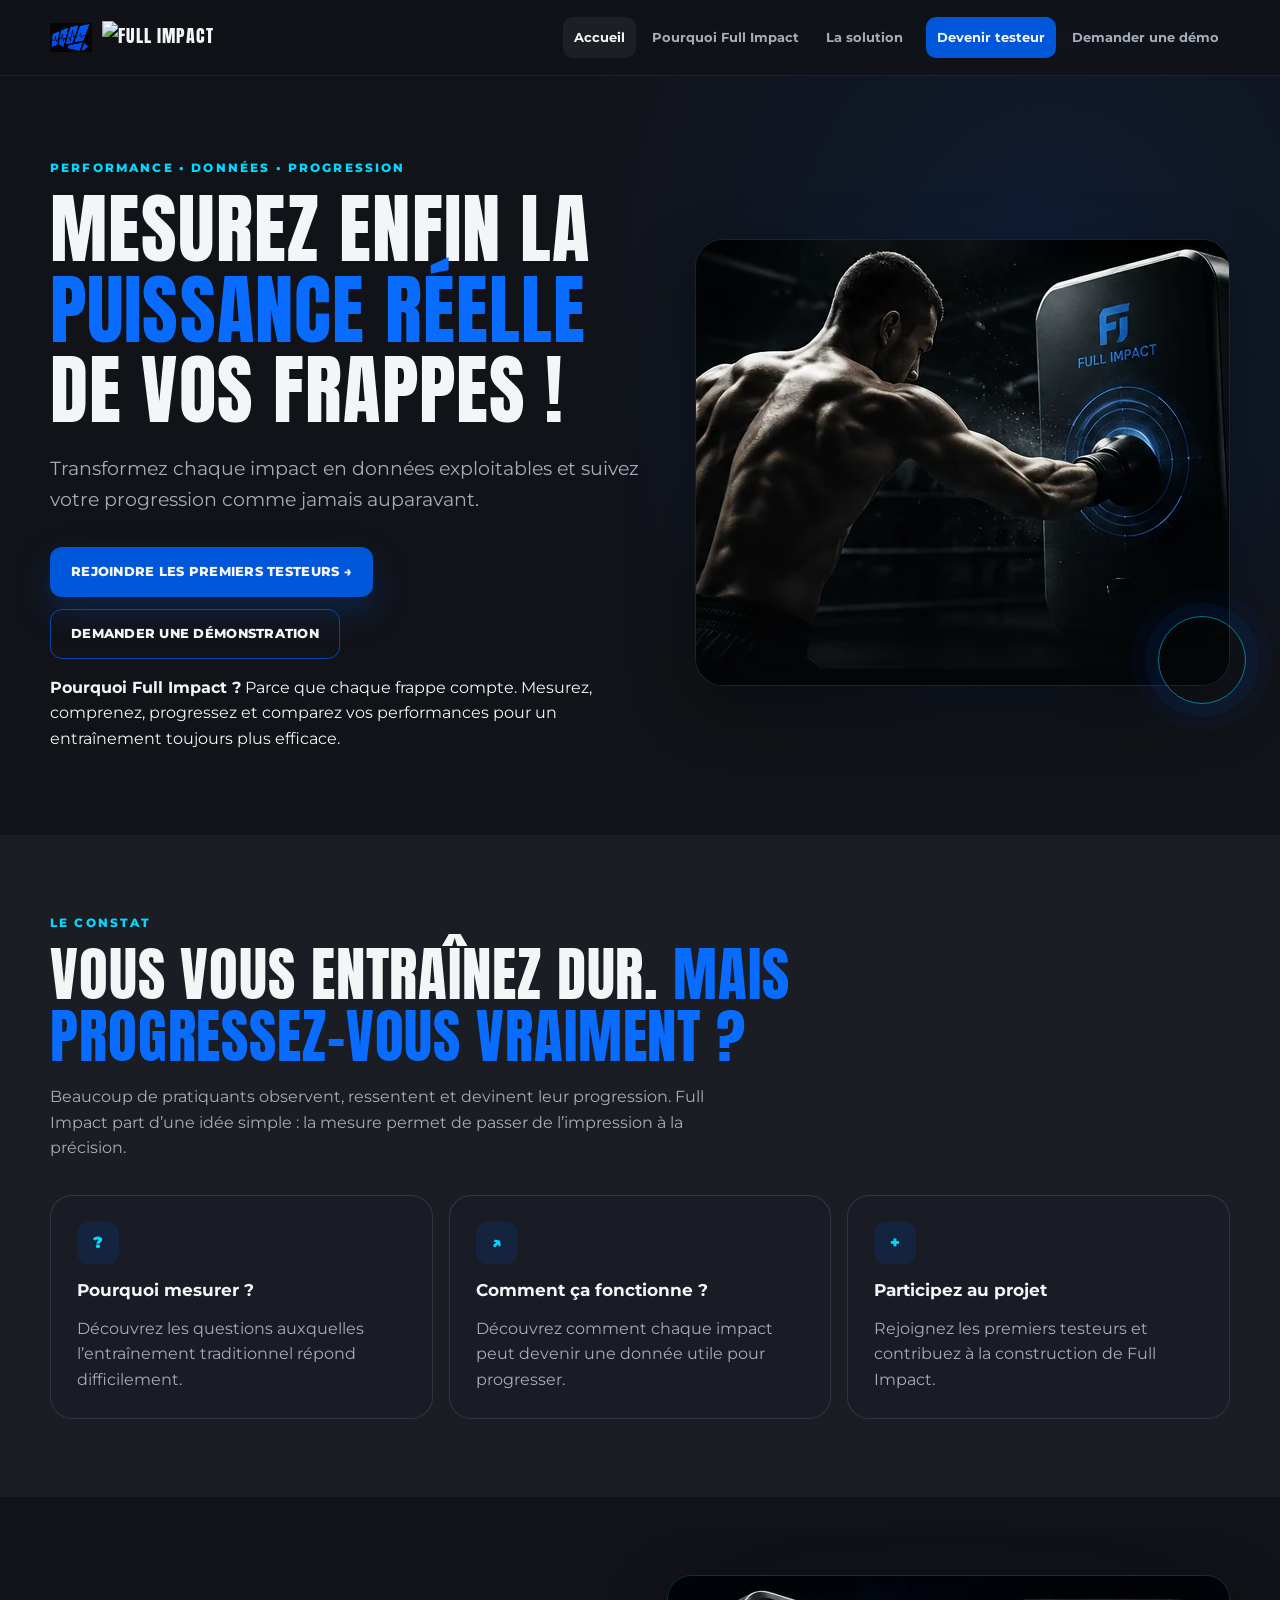
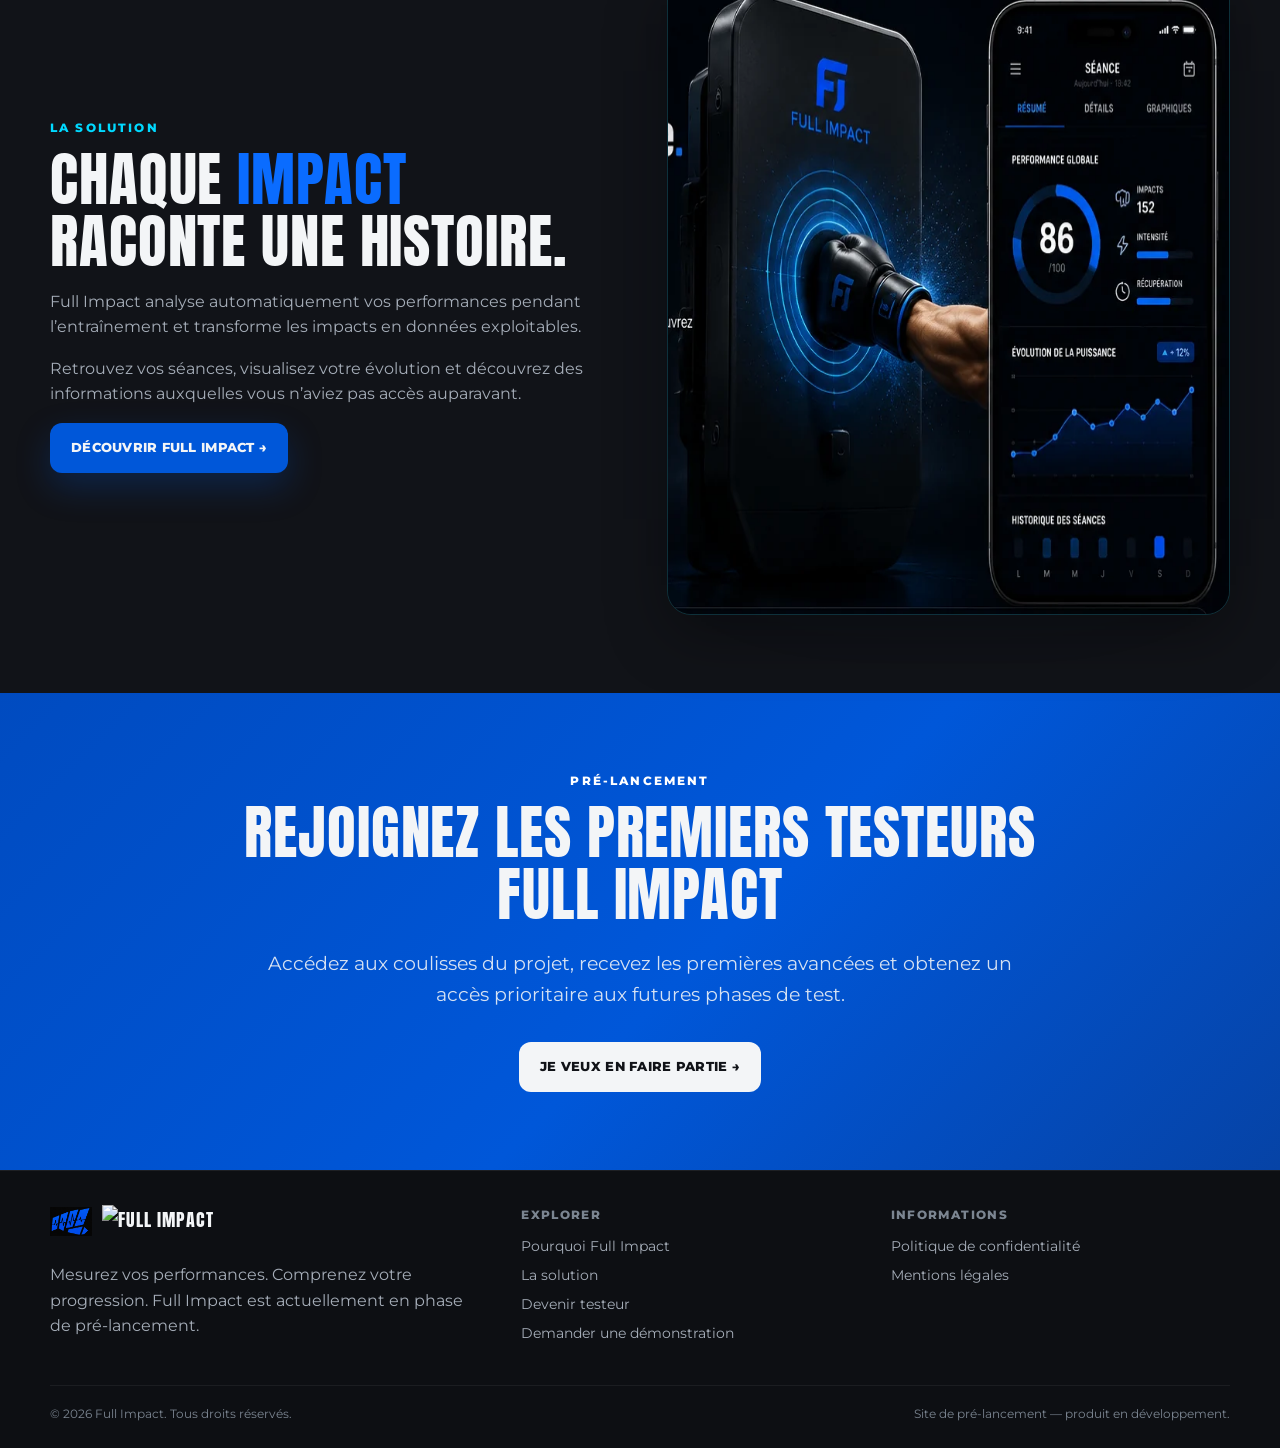
==== index.html @ 6bf619f4 "Add files via upload" ====
<!doctype html>
<html lang="fr">
<head>
  <meta charset="utf-8">
  <meta name="viewport" content="width=device-width, initial-scale=1">
  <title>Full Impact — Mesurez enfin la puissance réelle de vos frappes</title>
  <meta name="description" content="Full Impact transforme chaque impact en données exploitables pour aider les pratiquants de sports de combat à mesurer, comprendre et suivre leur progression.">
  <meta name="theme-color" content="#111318">
  <meta property="og:type" content="website">
  <meta property="og:title" content="Full Impact — Mesurez enfin la puissance réelle de vos frappes">
  <meta property="og:description" content="Full Impact transforme chaque impact en données exploitables pour aider les pratiquants de sports de combat à mesurer, comprendre et suivre leur progression.">
  <meta property="og:image" content="/assets/images/og-full-impact.webp">
  <meta name="twitter:card" content="summary_large_image">
  <link rel="icon" type="image/png" href="assets/images/full-impact-mark.png">
  <link rel="preconnect" href="https://fonts.googleapis.com">
  <link rel="preconnect" href="https://fonts.gstatic.com" crossorigin>
  <link href="https://fonts.googleapis.com/css2?family=Anton&family=Montserrat:wght@400;500;600;700;800&display=swap" rel="stylesheet">
  <link rel="stylesheet" href="assets/css/styles.css">
  <script defer src="assets/js/config.js"></script>
<script defer src="assets/js/main.js"></script>
</head>
<body>
  <a class="skip-link" href="#main">Aller au contenu</a>
<header class="site-header">
  <div class="container header-inner">
    <a class="brand" href="index.html" aria-label="Full Impact — Accueil">
      <img class="brand-mark" src="assets/images/full-impact-mark.png" alt="" width="42" height="34">
      <img class="brand-name" src="assets/images/FULL-IMPACT_texte.png" alt="FULL IMPACT" height="34">
    </a>
    <button class="menu-toggle" type="button" data-menu-toggle aria-expanded="false" aria-controls="main-nav" aria-label="Ouvrir le menu">Menu</button>
    <nav class="nav" id="main-nav" data-nav aria-label="Navigation principale">
      <a href="index.html" aria-current="page">Accueil</a><a href="probleme.html">Pourquoi Full Impact</a><a href="solution.html">La solution</a><a href="testeurs.html" class="nav-cta">Devenir testeur</a><a href="demonstration.html">Demander une démo</a>
    </nav>
  </div>
</header>
<main id="main">
  <section class="page-hero">
    <div class="container hero-grid">
      <div class="hero-copy reveal">
        <div class="eyebrow">Performance • Données • Progression</div>
        <h1>Mesurez enfin la <span class="accent">puissance réelle</span> de vos frappes !</h1>
        <p class="lead">Transformez chaque impact en données exploitables et suivez votre progression comme jamais auparavant.</p>
        <div class="hero-actions">
          <a class="button primary" href="testeurs.html">Rejoindre les premiers testeurs →</a>
          <a class="button secondary" href="demonstration.html">Demander une démonstration</a>
        </div>
        <p class="hero-subtext reveal">
          <strong>Pourquoi Full Impact ?</strong> Parce que chaque frappe compte.
          Mesurez, comprenez, progressez et comparez vos performances pour un entraînement toujours plus efficace.
        </p>
      </div>
      <div class="hero-visual reveal">
        <div class="media-frame">
          <img src="assets/images/hero-impact.webp" alt="Pratiquant frappant un bouclier connecté Full Impact" width="690" height="445" fetchpriority="high">
        </div>
        <div class="data-ring" aria-hidden="true"></div>
      </div>
    </div>
  </section>

  <section class="section alt">
    <div class="container">
      <div class="section-heading reveal">
        <div class="eyebrow">Le constat</div>
        <h2>Vous vous entraînez dur. <span class="accent">Mais progressez-vous vraiment ?</span></h2>
        <p>Beaucoup de pratiquants observent, ressentent et devinent leur progression. Full Impact part d’une idée simple : la mesure permet de passer de l’impression à la précision.</p>
      </div>
      <div class="card-grid">
        <a class="card card-link reveal" href="probleme.html"><div class="icon">?</div><h3>Pourquoi mesurer ?</h3><p>Découvrez les questions auxquelles l’entraînement traditionnel répond difficilement.</p></a>
        <a class="card card-link reveal" href="solution.html"><div class="icon">↗</div><h3>Comment ça fonctionne ?</h3><p>Découvrez comment chaque impact peut devenir une donnée utile pour progresser.</p></a>
        <a class="card card-link reveal" href="testeurs.html"><div class="icon">+</div><h3>Participez au projet</h3><p>Rejoignez les premiers testeurs et contribuez à la construction de Full Impact.</p></a>
      </div>
    </div>
  </section>

  <section class="section">
    <div class="container split">
      <div class="split-copy reveal">
        <div class="eyebrow">La solution</div>
        <h2>Chaque <span class="accent">impact</span> raconte une histoire.</h2>
        <p>Full Impact analyse automatiquement vos performances pendant l’entraînement et transforme les impacts en données exploitables.</p>
        <p>Retrouvez vos séances, visualisez votre évolution et découvrez des informations auxquelles vous n’aviez pas accès auparavant.</p>
        <a class="button primary" href="solution.html">Découvrir Full Impact →</a>
      </div>
      <div class="product-shot reveal">
        <img src="assets/images/solution-product.webp" alt="Concept du bouclier connecté Full Impact avec interface mobile" width="725" height="640" loading="lazy">
      </div>
    </div>
  </section>

  <section class="section blue-cut">
    <div class="narrow" style="text-align:center">
      <div class="eyebrow" style="color:#fff">Pré-lancement</div>
      <h2>Rejoignez les premiers testeurs Full Impact</h2>
      <p class="lead" style="margin-inline:auto;color:rgba(243,245,247,.88)">Accédez aux coulisses du projet, recevez les premières avancées et obtenez un accès prioritaire aux futures phases de test.</p>
      <div class="hero-actions" style="justify-content:center"><a class="button" style="background:#F3F5F7;color:#111318" href="testeurs.html">Je veux en faire partie →</a></div>
    </div>
  </section>
</main>
  <footer class="site-footer">
    <div class="container">
      <div class="footer-grid">
        <div class="footer-brand">
          <a class="brand" href="index.html"><img class="brand-mark" src="assets/images/full-impact-mark.png" alt="" width="42" height="34"><img class="brand-name" src="assets/images/FULL-IMPACT_texte.png" alt="FULL IMPACT" height="34"></a>
          <p>Mesurez vos performances. Comprenez votre progression. Full Impact est actuellement en phase de pré-lancement.</p>
        </div>
        <div>
          <div class="footer-title">Explorer</div>
          <div class="footer-links">
            <a href="probleme.html">Pourquoi Full Impact</a>
            <a href="solution.html">La solution</a>
            <a href="testeurs.html">Devenir testeur</a>
            <a href="demonstration.html">Demander une démonstration</a>
          </div>
        </div>
        <div>
          <div class="footer-title">Informations</div>
          <div class="footer-links">
            <a href="confidentialite.html">Politique de confidentialité</a>
            <a href="mentions-legales.html">Mentions légales</a>
          </div>
        </div>
      </div>
      <div class="footer-bottom">
        <span>© <span data-year></span> Full Impact. Tous droits réservés.</span>
        <span>Site de pré-lancement — produit en développement.</span>
      </div>
    </div>
  </footer>
</body>
</html>
---- assets/css/styles.css ----
:root {
  --bg: #111318;
  --bg-2: #1A1D24;
  --bg-3: #252A34;
  --text: #F3F5F7;
  --muted: #A5ADB8;
  --faint: #7B8591;
  --brand: #0057D9;
  --brand-hover: #0A6CFF;
  --cyan: #00D9FF;
  --success: #00C875;
  --warning: #FF9F1C;
  --danger: #FF4D4F;
  --border: rgba(165, 173, 184, .18);
  --shadow: 0 20px 60px rgba(0, 0, 0, .34);
  --radius: 22px;
  --radius-sm: 14px;
  --max: 1180px;
  --header-h: 76px;
}

* { box-sizing: border-box; }
html { scroll-behavior: smooth; }
body {
  margin: 0;
  min-width: 320px;
  background:
    radial-gradient(circle at 82% 8%, rgba(0, 87, 217, .12), transparent 32rem),
    var(--bg);
  color: var(--text);
  font-family: 'Montserrat', Arial, sans-serif;
  line-height: 1.6;
  text-rendering: optimizeLegibility;
}
img { max-width: 100%; display: block; }
a { color: inherit; text-decoration: none; }
button, input, textarea, select { font: inherit; }
button, a { -webkit-tap-highlight-color: transparent; }

.skip-link {
  position: fixed; left: 16px; top: -80px; z-index: 9999;
  background: var(--text); color: var(--bg); padding: 10px 14px; border-radius: 8px;
}
.skip-link:focus { top: 12px; }

.container { width: min(calc(100% - 40px), var(--max)); margin-inline: auto; }
.narrow { width: min(calc(100% - 40px), 860px); margin-inline: auto; }

.site-header {
  position: sticky; top: 0; z-index: 1000;
  height: var(--header-h);
  background: rgba(17, 19, 24, .88);
  backdrop-filter: blur(14px);
  border-bottom: 1px solid rgba(255,255,255,.06);
}
.header-inner { height: 100%; display: flex; align-items: center; justify-content: space-between; gap: 24px; }
.brand { display: inline-flex; align-items: center; gap: 10px; min-width: max-content; }
.brand-mark { width: 42px; height: 34px; object-fit: contain; }
.brand-name { font-family: 'Anton', Impact, sans-serif; letter-spacing: .055em; font-size: 1.15rem; }

.nav { display: flex; align-items: center; gap: 5px; }
.nav a { color: var(--muted); font-size: .82rem; font-weight: 700; padding: 10px 11px; border-radius: 10px; }
.nav a:hover, .nav a:focus-visible, .nav a[aria-current="page"] { color: var(--text); background: rgba(255,255,255,.055); }
.nav .nav-cta { color: var(--text); background: var(--brand); margin-left: 7px; }
.nav .nav-cta:hover, .nav .nav-cta:focus-visible { background: var(--brand-hover); }
.menu-toggle { display: none; border: 1px solid var(--border); background: var(--bg-2); color: var(--text); border-radius: 10px; padding: 8px 10px; }

main { overflow: hidden; }
.page-hero { padding: 82px 0 68px; position: relative; }
.page-hero.compact { padding: 64px 0 48px; }
.eyebrow { color: var(--cyan); text-transform: uppercase; font-size: .75rem; font-weight: 800; letter-spacing: .18em; margin-bottom: 12px; }
h1, h2, h3 { margin: 0; line-height: 1.05; }
h1, h2 { font-family: 'Anton', Impact, sans-serif; font-weight: 400; text-transform: uppercase; letter-spacing: .015em; }
h1 { font-size: clamp(3rem, 7vw, 6.7rem); max-width: 980px; }
h2 { font-size: clamp(2.35rem, 4.6vw, 4.6rem); }
h3 { font-size: 1.05rem; }
.accent { color: var(--brand-hover); }
.lead { color: var(--muted); font-size: clamp(1rem, 1.5vw, 1.22rem); max-width: 760px; margin: 22px 0 0; }

.hero-grid { display: grid; grid-template-columns: 1.05fr .95fr; align-items: center; gap: 54px; }
.hero-copy h1 { font-size: clamp(3.1rem, 6vw, 6.1rem); }
.hero-actions { display: flex; flex-wrap: wrap; gap: 12px; margin-top: 32px; }
.button {
  display: inline-flex; align-items: center; justify-content: center; gap: 10px;
  min-height: 50px; padding: 0 20px; border-radius: 12px; border: 1px solid transparent;
  font-weight: 800; font-size: .84rem; text-transform: uppercase; letter-spacing: .02em;
  transition: transform .18s ease, background .18s ease, border-color .18s ease, box-shadow .18s ease;
  cursor: pointer;
}
.button:hover { transform: translateY(-2px); }
.button.primary { background: var(--brand); color: var(--text); box-shadow: 0 14px 34px rgba(0,87,217,.25); }
.button.primary:hover { background: var(--brand-hover); }
.button.secondary { color: var(--text); background: transparent; border-color: rgba(0,87,217,.78); }
.button.secondary:hover { background: rgba(0,87,217,.12); }
.button.full { width: 100%; }

.hero-visual { position: relative; }
.hero-visual::before {
  content: ''; position: absolute; inset: 13% 7% 10%; background: var(--brand); filter: blur(70px); opacity: .18; border-radius: 50%;
}
.media-frame { position: relative; border: 1px solid rgba(0,217,255,.16); border-radius: 28px; overflow: hidden; box-shadow: var(--shadow); background: #090b0f; }
.media-frame img { width: 100%; aspect-ratio: 16 / 10; object-fit: cover; }
.media-frame::after { content:''; position:absolute; inset:0; background: linear-gradient(180deg, transparent 62%, rgba(7,8,11,.48)); pointer-events:none; }
.data-ring { position: absolute; width: 88px; height: 88px; border-radius: 50%; border: 1px solid rgba(0,217,255,.55); right: -16px; bottom: -18px; box-shadow: 0 0 0 13px rgba(0,87,217,.08), 0 0 0 27px rgba(0,87,217,.04); }

.stat-strip { display: grid; grid-template-columns: repeat(4,1fr); margin-top: 38px; border: 1px solid var(--border); border-radius: 18px; overflow: hidden; background: rgba(26,29,36,.72); }
.stat { padding: 18px; border-right: 1px solid var(--border); }
.stat:last-child { border-right: 0; }
.stat strong { display: block; color: var(--text); font-size: .92rem; }
.stat span { color: var(--faint); font-size: .78rem; }

.section { padding: 78px 0; }
.section.alt { background: var(--bg-2); }
.section.blue-cut { background: linear-gradient(135deg, #004bc0, #0057D9 55%, #0643a6); }
.section-heading { max-width: 860px; margin-bottom: 34px; }
.section-heading p { color: var(--muted); max-width: 700px; }

.card-grid { display: grid; grid-template-columns: repeat(3, 1fr); gap: 16px; }
.card { background: rgba(26,29,36,.72); border: 1px solid var(--border); border-radius: var(--radius); padding: 26px; }
.card .icon { width: 42px; height: 42px; border-radius: 12px; display:grid; place-items:center; background: rgba(0,87,217,.14); color: var(--cyan); margin-bottom: 18px; font-weight: 900; }
.card p { color: var(--muted); margin-bottom: 0; }
.card-link { transition: border-color .18s ease, transform .18s ease, background .18s ease; }
.card-link:hover { transform: translateY(-4px); border-color: rgba(0,87,217,.55); background: rgba(37,42,52,.76); }

.split { display: grid; grid-template-columns: 1fr 1fr; gap: 54px; align-items: center; }
.split-copy p { color: var(--muted); }
.check-list { list-style: none; padding: 0; margin: 24px 0 0; display: grid; gap: 12px; }
.check-list li { position: relative; padding-left: 30px; color: var(--text); }
.check-list li::before { content: '✓'; color: var(--cyan); font-weight: 900; position: absolute; left: 0; }

.question-grid { display: grid; grid-template-columns: repeat(4,1fr); gap: 12px; }
.question { min-height: 150px; display: flex; flex-direction: column; justify-content: center; text-align: center; background: linear-gradient(180deg, #151b24, #10141b); border: 1px solid rgba(0,87,217,.18); border-radius: 16px; padding: 18px; }
.question .q { width: 40px; height: 40px; border: 2px solid var(--brand-hover); color: var(--brand-hover); border-radius: 50%; display:grid; place-items:center; margin: 0 auto 14px; font-weight: 800; }
.question p { margin: 0; font-weight: 600; }

.quote-panel { margin-top: 34px; padding: 34px; border: 1px solid rgba(0,87,217,.26); border-radius: 20px; text-align: center; background: linear-gradient(180deg, rgba(0,87,217,.07), rgba(26,29,36,.82)); }
.quote-panel strong { font-family: 'Anton', Impact, sans-serif; display:block; font-size: clamp(2rem, 4vw, 3.5rem); line-height: 1.1; text-transform: uppercase; }
.quote-panel p { color: var(--muted); margin-bottom: 0; }

.product-shot { position: relative; }
.product-shot img { width: 100%; border-radius: 24px; box-shadow: var(--shadow); border: 1px solid rgba(0,217,255,.15); }
.product-shot::after { content:''; position:absolute; inset: 15% 18%; background: rgba(0,87,217,.18); filter: blur(70px); z-index:-1; }

.pillars { display: grid; gap: 10px; }
.pillar { display: grid; grid-template-columns: 44px 1fr; gap: 16px; padding: 18px 0; border-bottom: 1px solid var(--border); }
.pillar:last-child { border-bottom: 0; }
.pillar-icon { width: 42px; height: 42px; border-radius: 50%; border: 1px solid rgba(0,87,217,.5); display:grid; place-items:center; color: var(--cyan); font-weight: 900; }
.pillar p { margin: 5px 0 0; color: var(--muted); }

.form-layout { display: grid; grid-template-columns: .8fr 1.2fr; gap: 34px; align-items: start; }
.benefit-list { display: grid; gap: 14px; margin-top: 24px; }
.benefit { padding: 18px; border-radius: 14px; border: 1px solid rgba(255,255,255,.1); background: rgba(4,26,70,.23); }
.benefit strong { display: block; }
.benefit span { color: rgba(243,245,247,.82); font-size: .9rem; }

.form-card { background: var(--bg); color: var(--text); border: 1px solid rgba(255,255,255,.13); border-radius: var(--radius); padding: 28px; box-shadow: var(--shadow); }
.form-card h2 { font-size: clamp(2rem,3vw,3rem); margin-bottom: 8px; }
.form-intro { color: var(--muted); margin-top: 0; }
.fieldset { border: 0; padding: 0; margin: 0 0 18px; }
.fieldset legend, .field-label { display: block; color: var(--text); font-weight: 700; font-size: .88rem; margin-bottom: 8px; }
.radio-row { display: grid; grid-template-columns: repeat(3,1fr); gap: 9px; }
.radio-card input { position: absolute; opacity: 0; pointer-events: none; }
.radio-card span { display:block; padding: 13px 10px; text-align:center; border: 1px solid var(--border); border-radius: 11px; color: var(--muted); cursor: pointer; font-size: .83rem; font-weight: 700; }
.radio-card input:checked + span { border-color: var(--brand); background: rgba(0,87,217,.13); color: var(--text); }
.field-grid { display: grid; grid-template-columns: 1fr 1fr; gap: 14px; }
.field { margin-bottom: 15px; }
.input, .select, .textarea { width: 100%; border: 1px solid var(--bg-3); background: var(--bg-2); color: var(--text); border-radius: 10px; padding: 12px 13px; outline: none; }
.input:focus, .select:focus, .textarea:focus { border-color: var(--brand); box-shadow: 0 0 0 3px rgba(0,87,217,.12); }
.textarea { min-height: 120px; resize: vertical; }
.checkbox { display:flex; align-items:flex-start; gap:10px; color: var(--muted); font-size: .82rem; }
.checkbox input { margin-top: 4px; accent-color: var(--brand); }
.form-status { min-height: 24px; margin: 12px 0 0; font-size: .86rem; }
.form-status.success { color: var(--success); }
.form-status.error { color: var(--danger); }
.form-note { color: var(--faint); font-size: .76rem; margin-top: 12px; }
.honeypot { position: absolute !important; left: -9999px !important; width: 1px !important; height: 1px !important; overflow: hidden !important; }

.legal { padding: 66px 0 90px; }
.legal h1 { font-size: clamp(2.7rem, 5vw, 4.7rem); }
.legal h2 { font-size: 1.6rem; margin-top: 38px; }
.legal p, .legal li { color: var(--muted); }
.placeholder { display:inline-block; color: var(--warning); background: rgba(255,159,28,.08); border:1px solid rgba(255,159,28,.24); border-radius:6px; padding:1px 6px; }

.site-footer { border-top: 1px solid rgba(255,255,255,.07); padding: 34px 0 24px; background: #0d0f13; }
.footer-grid { display: grid; grid-template-columns: 1.3fr 1fr 1fr; gap: 30px; }
.footer-brand p { color: var(--muted); max-width: 420px; }
.footer-title { font-size: .78rem; letter-spacing: .11em; text-transform: uppercase; color: var(--faint); font-weight: 800; }
.footer-links { display:grid; gap: 7px; margin-top: 10px; }
.footer-links a { color: var(--muted); font-size: .86rem; }
.footer-links a:hover { color: var(--text); }
.footer-bottom { margin-top: 30px; padding-top: 18px; border-top: 1px solid rgba(255,255,255,.06); color: var(--faint); font-size: .77rem; display:flex; justify-content:space-between; gap:12px; flex-wrap: wrap; }

.reveal { opacity: 0; transform: translateY(14px); transition: opacity .6s ease, transform .6s ease; }
.reveal.is-visible { opacity: 1; transform: none; }

.error-page { min-height: calc(100vh - var(--header-h)); display:grid; place-items:center; text-align:center; padding:60px 20px; }
.error-code { font-family:'Anton',Impact,sans-serif; font-size:clamp(6rem,20vw,13rem); color:var(--brand); line-height:.9; }

@media (max-width: 980px) {
  .nav { position: fixed; left: 18px; right: 18px; top: calc(var(--header-h) + 10px); display:none; flex-direction:column; align-items:stretch; padding:14px; background:rgba(17,19,24,.98); border:1px solid var(--border); border-radius:16px; box-shadow:var(--shadow); }
  .nav.is-open { display:flex; }
  .nav a { padding:12px; }
  .nav .nav-cta { margin-left:0; text-align:center; }
  .menu-toggle { display:inline-flex; }
  .hero-grid, .split, .form-layout { grid-template-columns:1fr; }
  .hero-copy { order:1; }
  .hero-visual { order:2; max-width:760px; }
  .card-grid { grid-template-columns:1fr 1fr; }
  .question-grid { grid-template-columns:1fr 1fr; }
  .stat-strip { grid-template-columns:1fr 1fr; }
  .stat:nth-child(2) { border-right:0; }
  .stat:nth-child(-n+2) { border-bottom:1px solid var(--border); }
}

@media (max-width: 650px) {
  .container, .narrow { width:min(calc(100% - 28px), var(--max)); }
  .site-header { height:68px; }
  :root { --header-h:68px; }
  .brand-name { font-size:1rem; }
  .brand-mark { width:36px; height:30px; }
  .page-hero { padding:56px 0 46px; }
  h1 { font-size:clamp(2.75rem,14vw,4.2rem); }
  h2 { font-size:clamp(2.15rem,11vw,3.4rem); }
  .hero-copy h1 { font-size:clamp(2.8rem,13vw,4.4rem); }
  .hero-actions { flex-direction:column; }
  .hero-actions .button { width:100%; }
  .card-grid, .question-grid, .field-grid, .radio-row, .footer-grid { grid-template-columns:1fr; }
  .question { min-height:125px; }
  .form-card { padding:20px; }
  .section { padding:58px 0; }
  .stat-strip { grid-template-columns:1fr; }
  .stat { border-right:0; border-bottom:1px solid var(--border); }
  .stat:last-child { border-bottom:0; }
  .footer-bottom { flex-direction:column; }
}

@media (prefers-reduced-motion: reduce) {
  html { scroll-behavior:auto; }
  *, *::before, *::after { animation-duration:.01ms !important; animation-iteration-count:1 !important; transition-duration:.01ms !important; }
  .reveal { opacity:1; transform:none; }
}
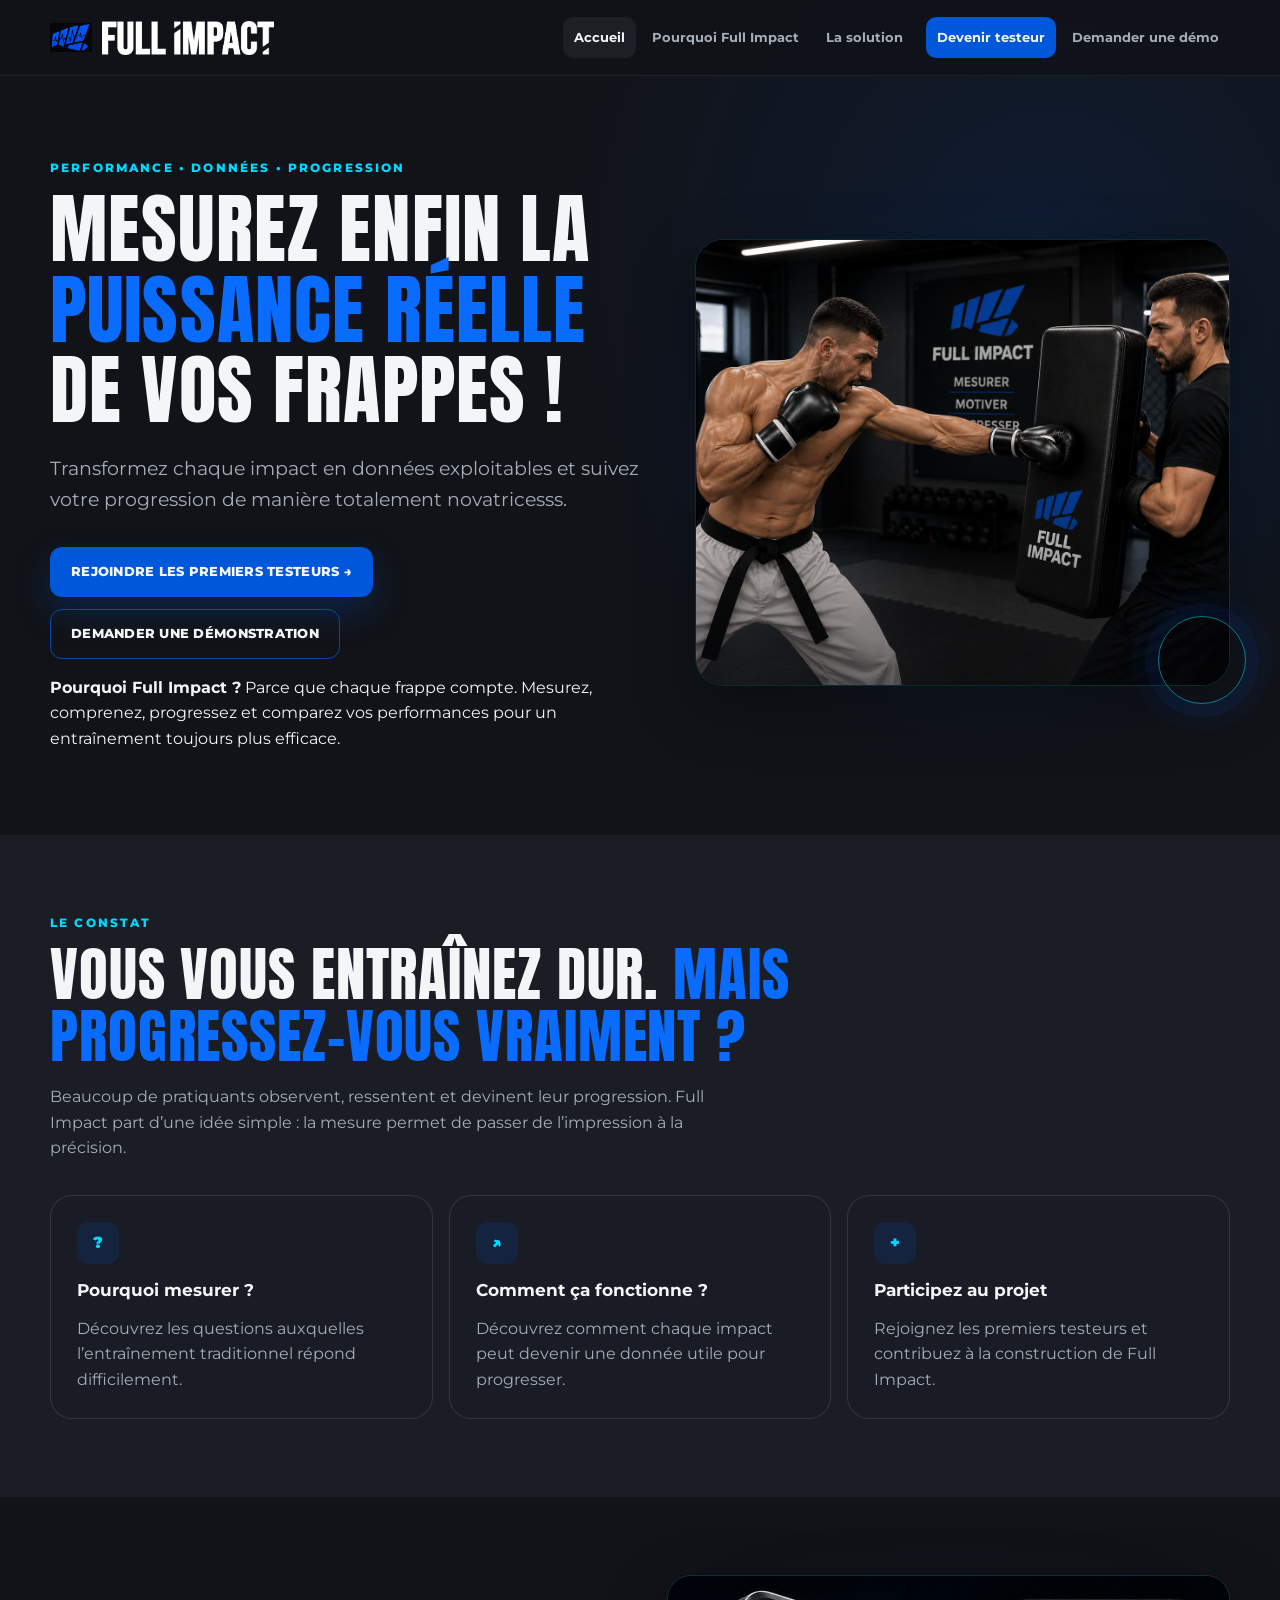
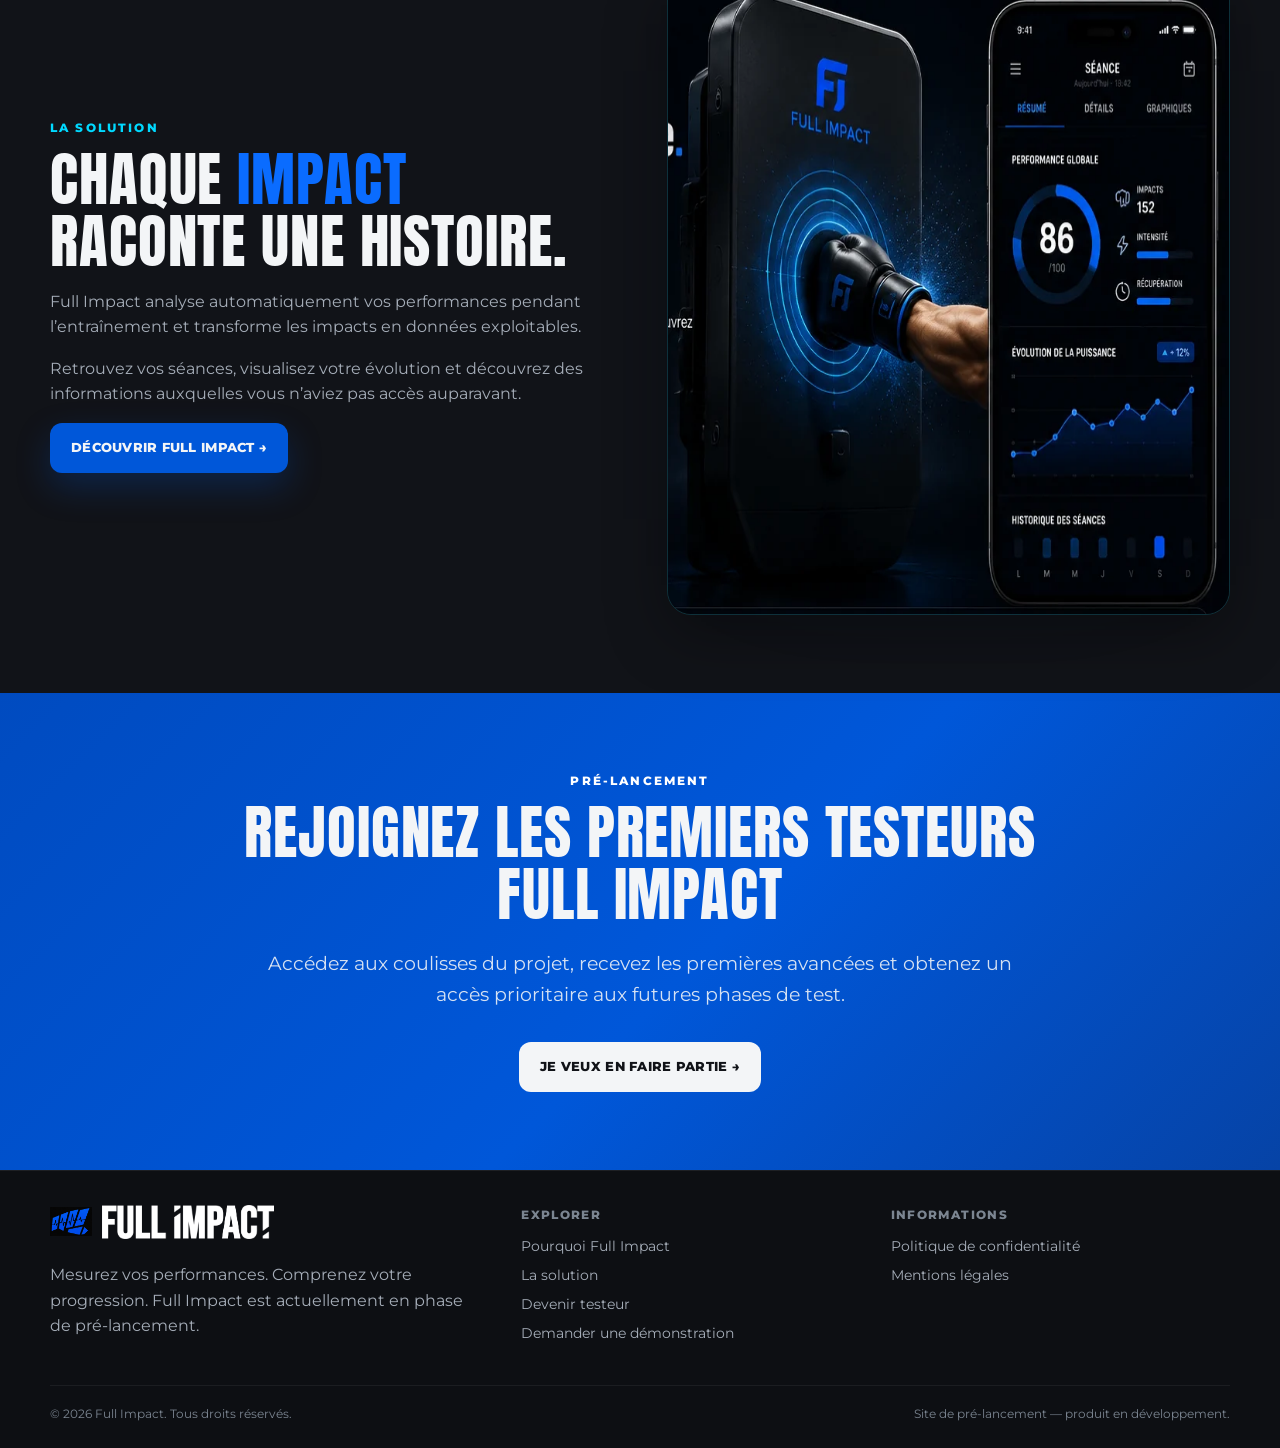
==== commit 7cc7037a: "Update index.html" ====
--- a/index.html
+++ b/index.html
@@ -39,7 +39,7 @@
       <div class="hero-copy reveal">
         <div class="eyebrow">Performance • Données • Progression</div>
         <h1>Mesurez enfin la <span class="accent">puissance réelle</span> de vos frappes !</h1>
-        <p class="lead">Transformez chaque impact en données exploitables et suivez votre progression comme jamais auparavant.</p>
+        <p class="lead">Transformez chaque impact en données exploitables et suivez votre progression de manière totalement novatricesss.</p>
         <div class="hero-actions">
           <a class="button primary" href="testeurs.html">Rejoindre les premiers testeurs →</a>
           <a class="button secondary" href="demonstration.html">Demander une démonstration</a>
@@ -128,4 +128,4 @@
     </div>
   </footer>
 </body>
-</html>+</html>
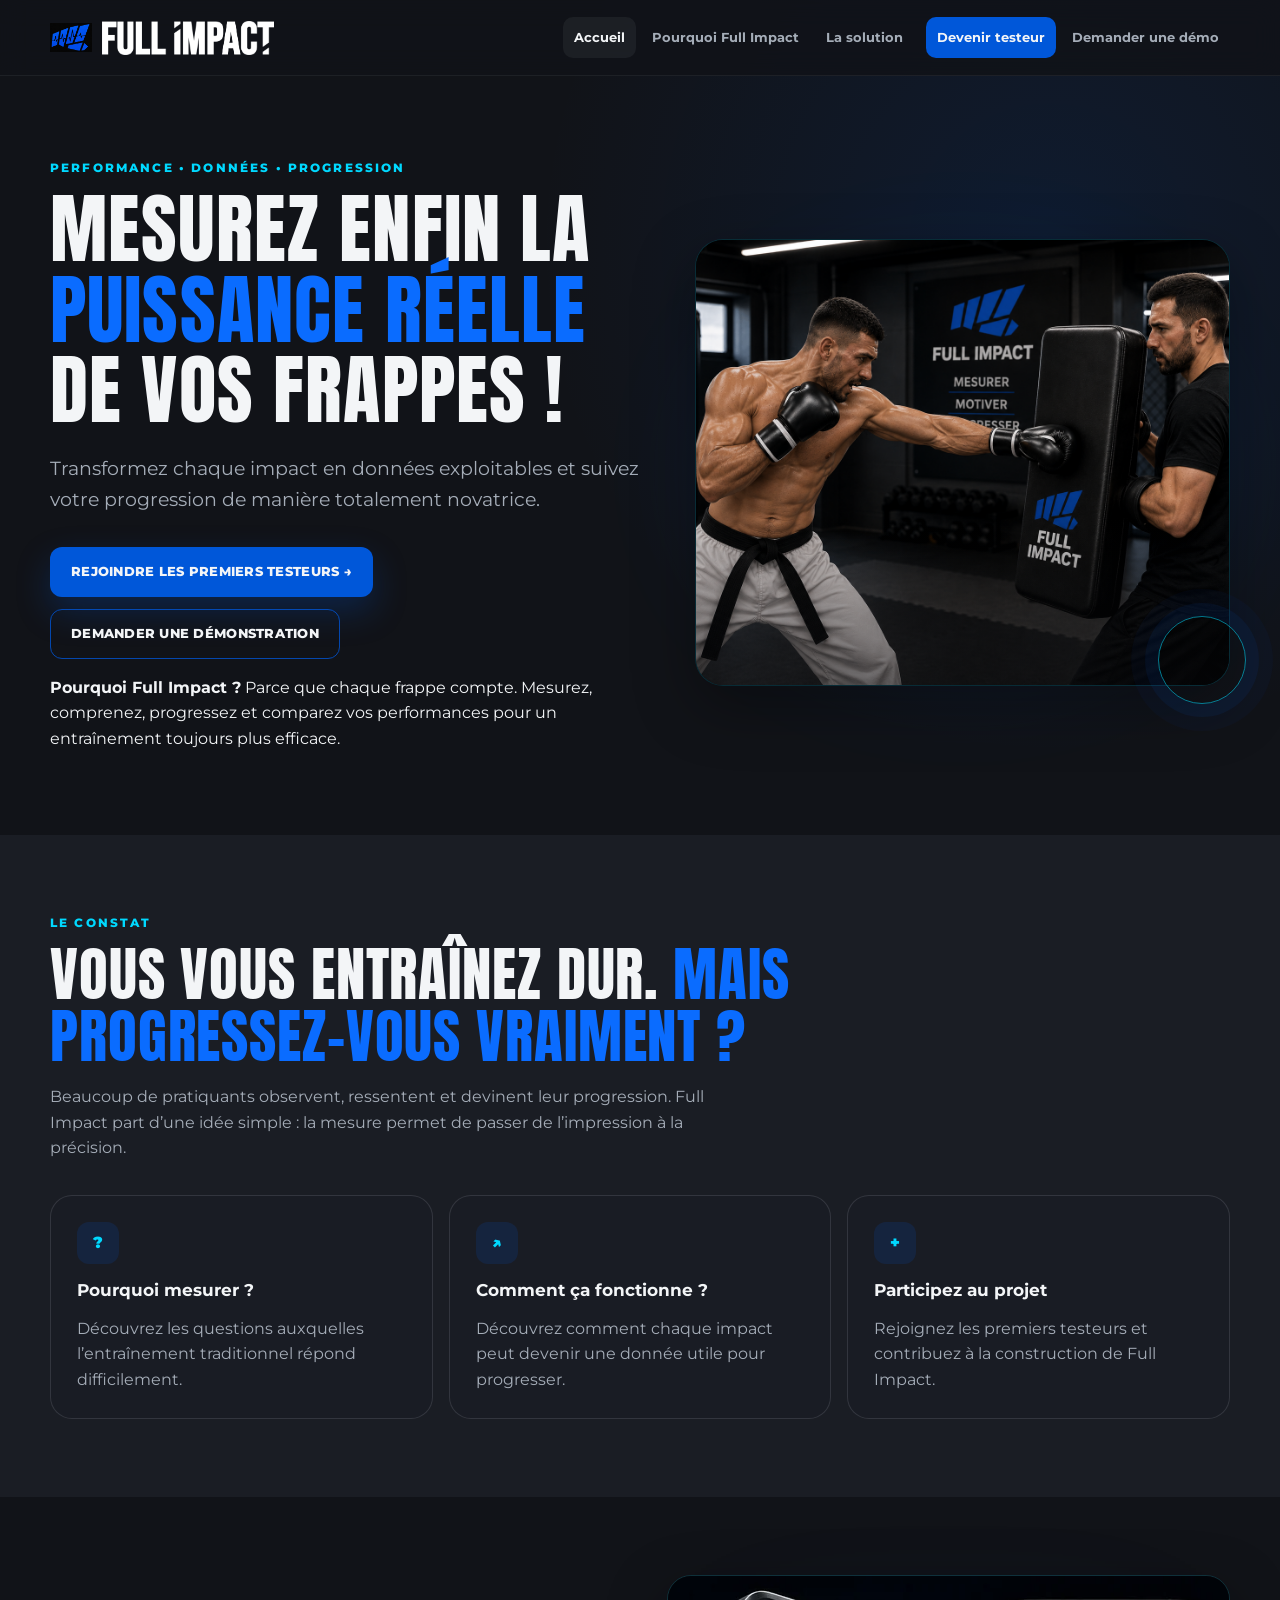
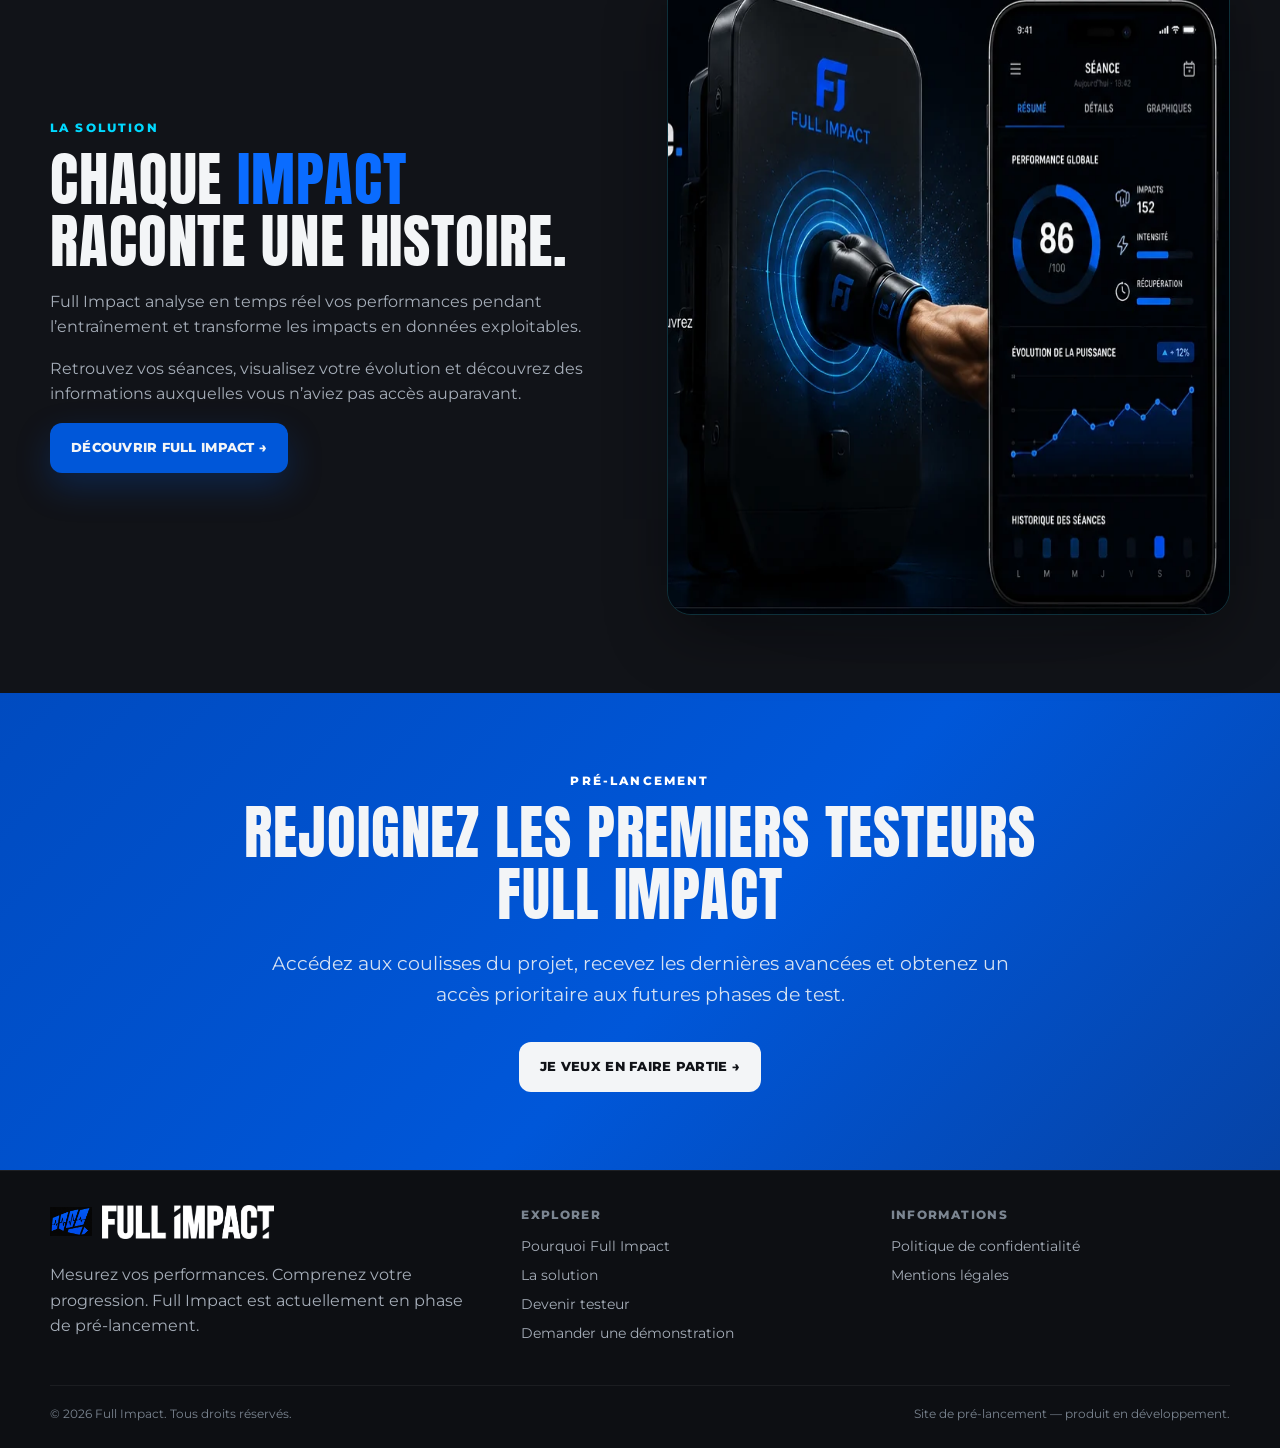
==== commit 363d3b3e: "Update index.html" ====
--- a/index.html
+++ b/index.html
@@ -39,7 +39,7 @@
       <div class="hero-copy reveal">
         <div class="eyebrow">Performance • Données • Progression</div>
         <h1>Mesurez enfin la <span class="accent">puissance réelle</span> de vos frappes !</h1>
-        <p class="lead">Transformez chaque impact en données exploitables et suivez votre progression de manière totalement novatricesss.</p>
+        <p class="lead">Transformez chaque impact en données exploitables et suivez votre progression de manière totalement novatrice.</p>
         <div class="hero-actions">
           <a class="button primary" href="testeurs.html">Rejoindre les premiers testeurs →</a>
           <a class="button secondary" href="demonstration.html">Demander une démonstration</a>
@@ -78,7 +78,7 @@
       <div class="split-copy reveal">
         <div class="eyebrow">La solution</div>
         <h2>Chaque <span class="accent">impact</span> raconte une histoire.</h2>
-        <p>Full Impact analyse automatiquement vos performances pendant l’entraînement et transforme les impacts en données exploitables.</p>
+        <p>Full Impact analyse en temps réel vos performances pendant l’entraînement et transforme les impacts en données exploitables.</p>
         <p>Retrouvez vos séances, visualisez votre évolution et découvrez des informations auxquelles vous n’aviez pas accès auparavant.</p>
         <a class="button primary" href="solution.html">Découvrir Full Impact →</a>
       </div>
@@ -92,7 +92,7 @@
     <div class="narrow" style="text-align:center">
       <div class="eyebrow" style="color:#fff">Pré-lancement</div>
       <h2>Rejoignez les premiers testeurs Full Impact</h2>
-      <p class="lead" style="margin-inline:auto;color:rgba(243,245,247,.88)">Accédez aux coulisses du projet, recevez les premières avancées et obtenez un accès prioritaire aux futures phases de test.</p>
+      <p class="lead" style="margin-inline:auto;color:rgba(243,245,247,.88)">Accédez aux coulisses du projet, recevez les dernières avancées et obtenez un accès prioritaire aux futures phases de test.</p>
       <div class="hero-actions" style="justify-content:center"><a class="button" style="background:#F3F5F7;color:#111318" href="testeurs.html">Je veux en faire partie →</a></div>
     </div>
   </section>
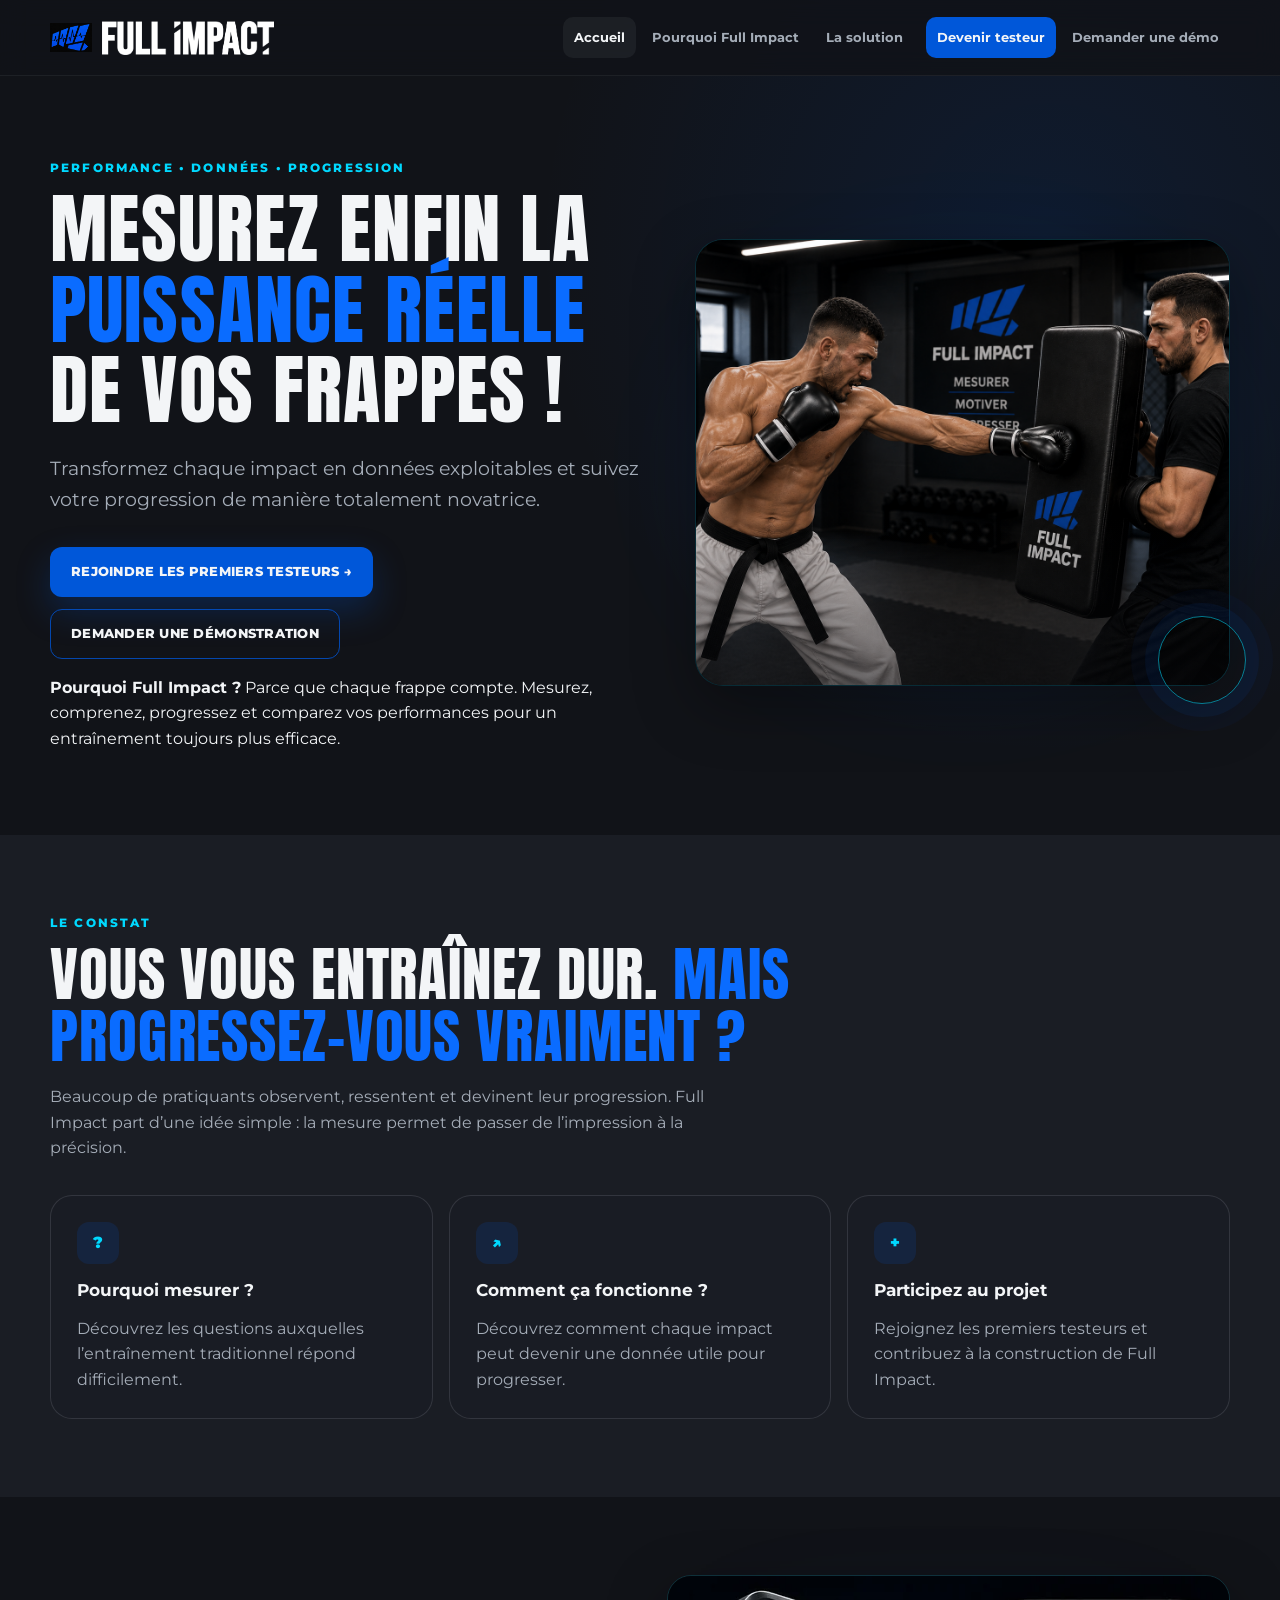
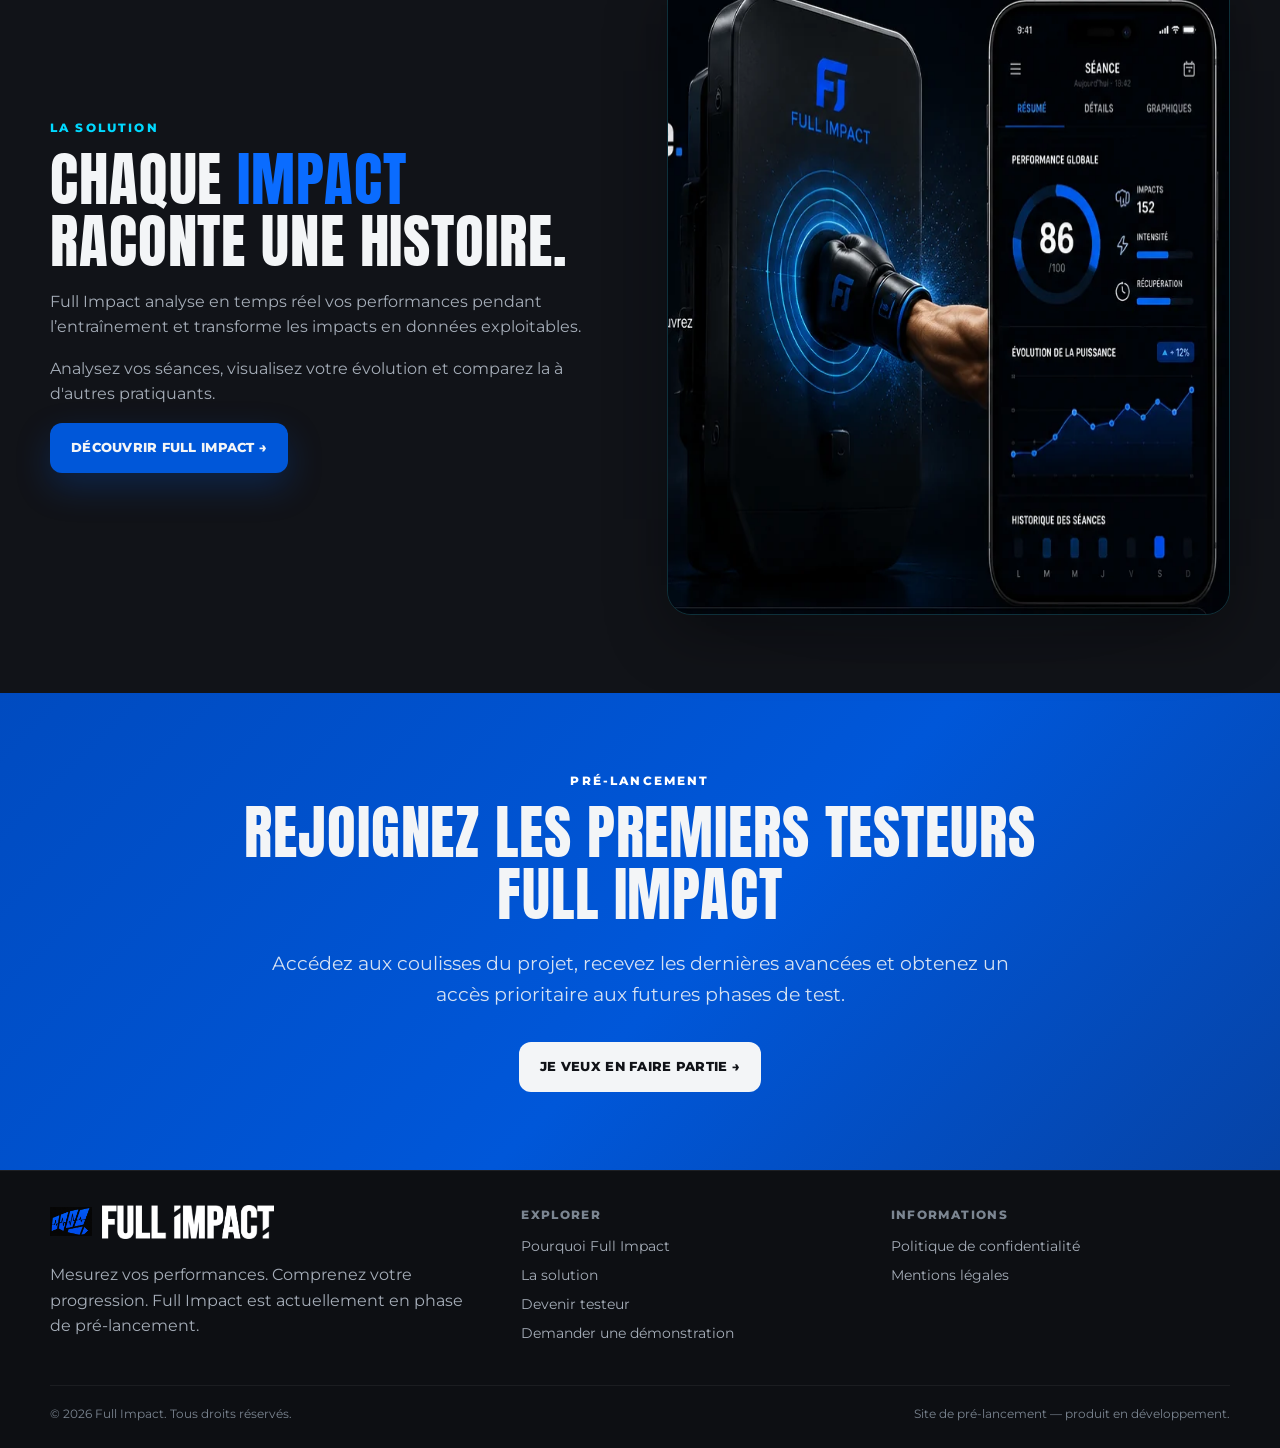
==== commit eb8f749a: "Update index.html" ====
--- a/index.html
+++ b/index.html
@@ -79,7 +79,7 @@
         <div class="eyebrow">La solution</div>
         <h2>Chaque <span class="accent">impact</span> raconte une histoire.</h2>
         <p>Full Impact analyse en temps réel vos performances pendant l’entraînement et transforme les impacts en données exploitables.</p>
-        <p>Retrouvez vos séances, visualisez votre évolution et découvrez des informations auxquelles vous n’aviez pas accès auparavant.</p>
+        <p>Analysez vos séances, visualisez votre évolution et comparez la à d'autres pratiquants.</p>
         <a class="button primary" href="solution.html">Découvrir Full Impact →</a>
       </div>
       <div class="product-shot reveal">
